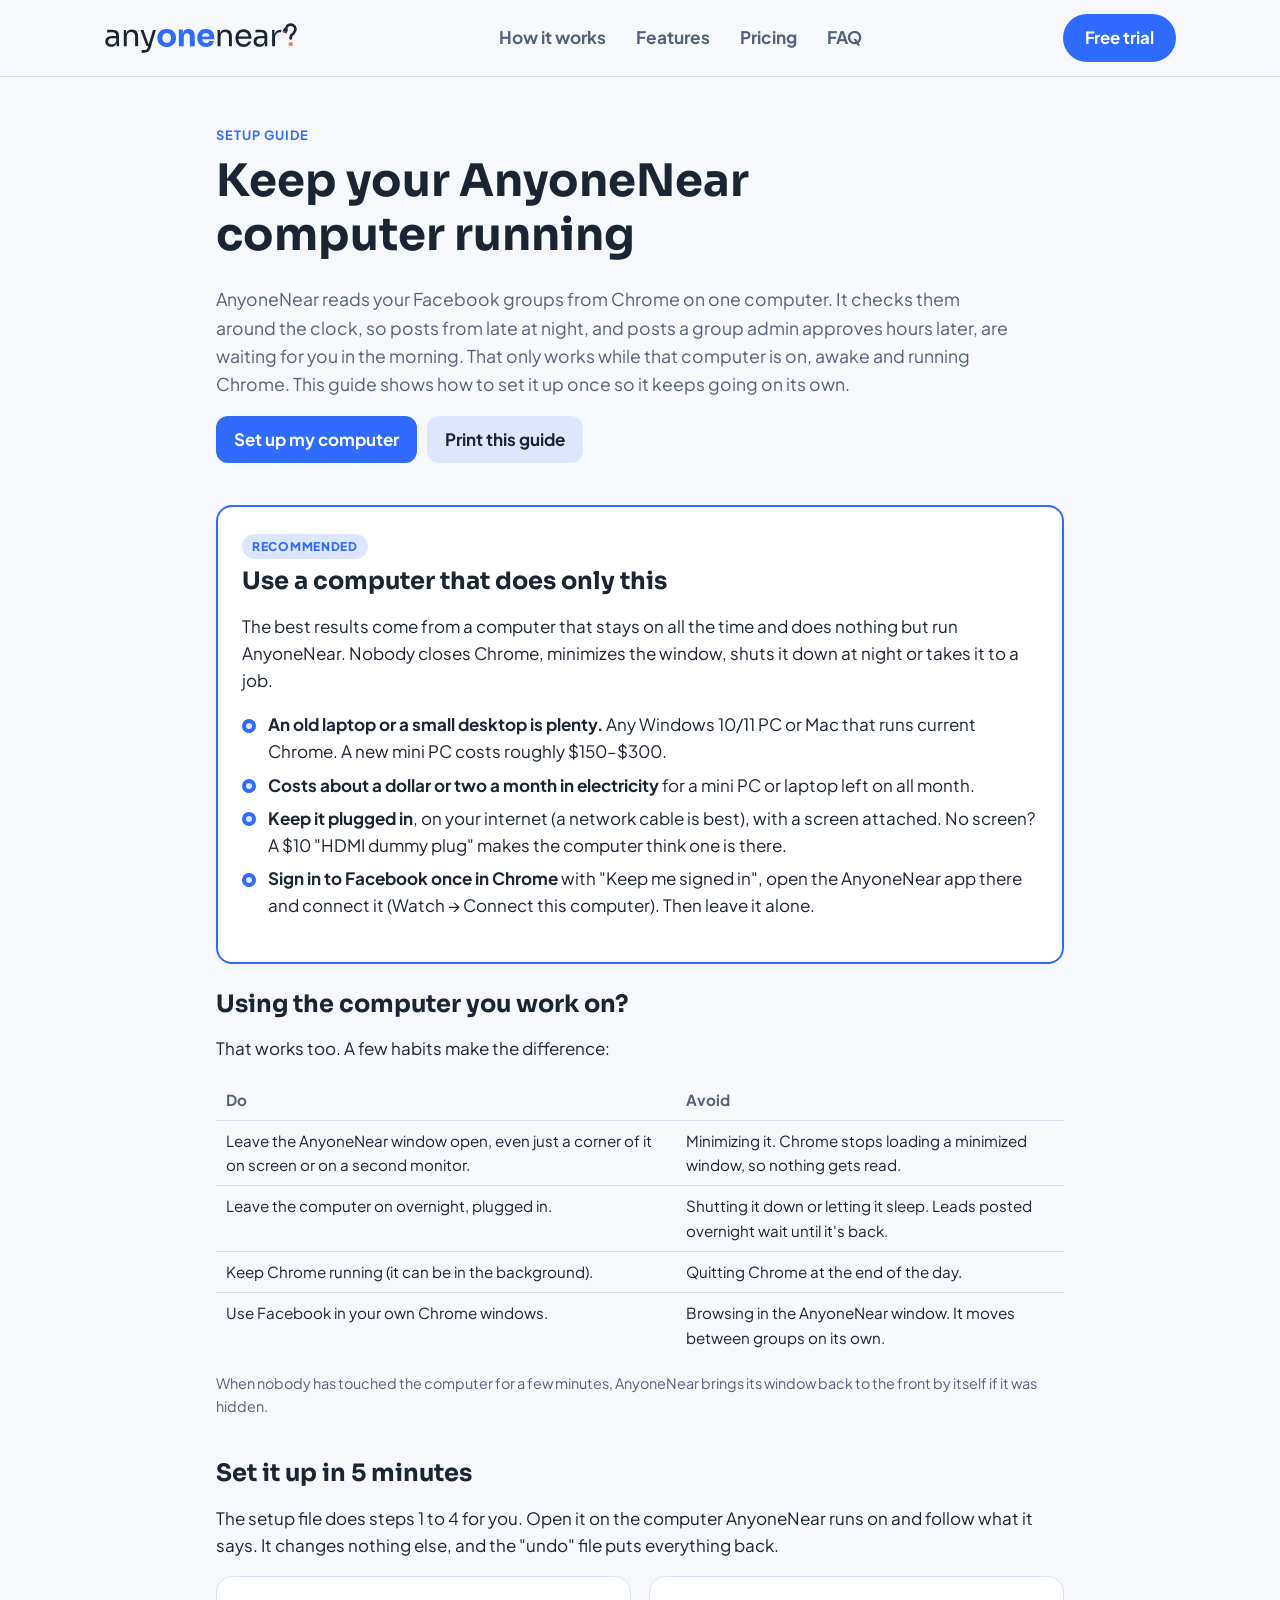
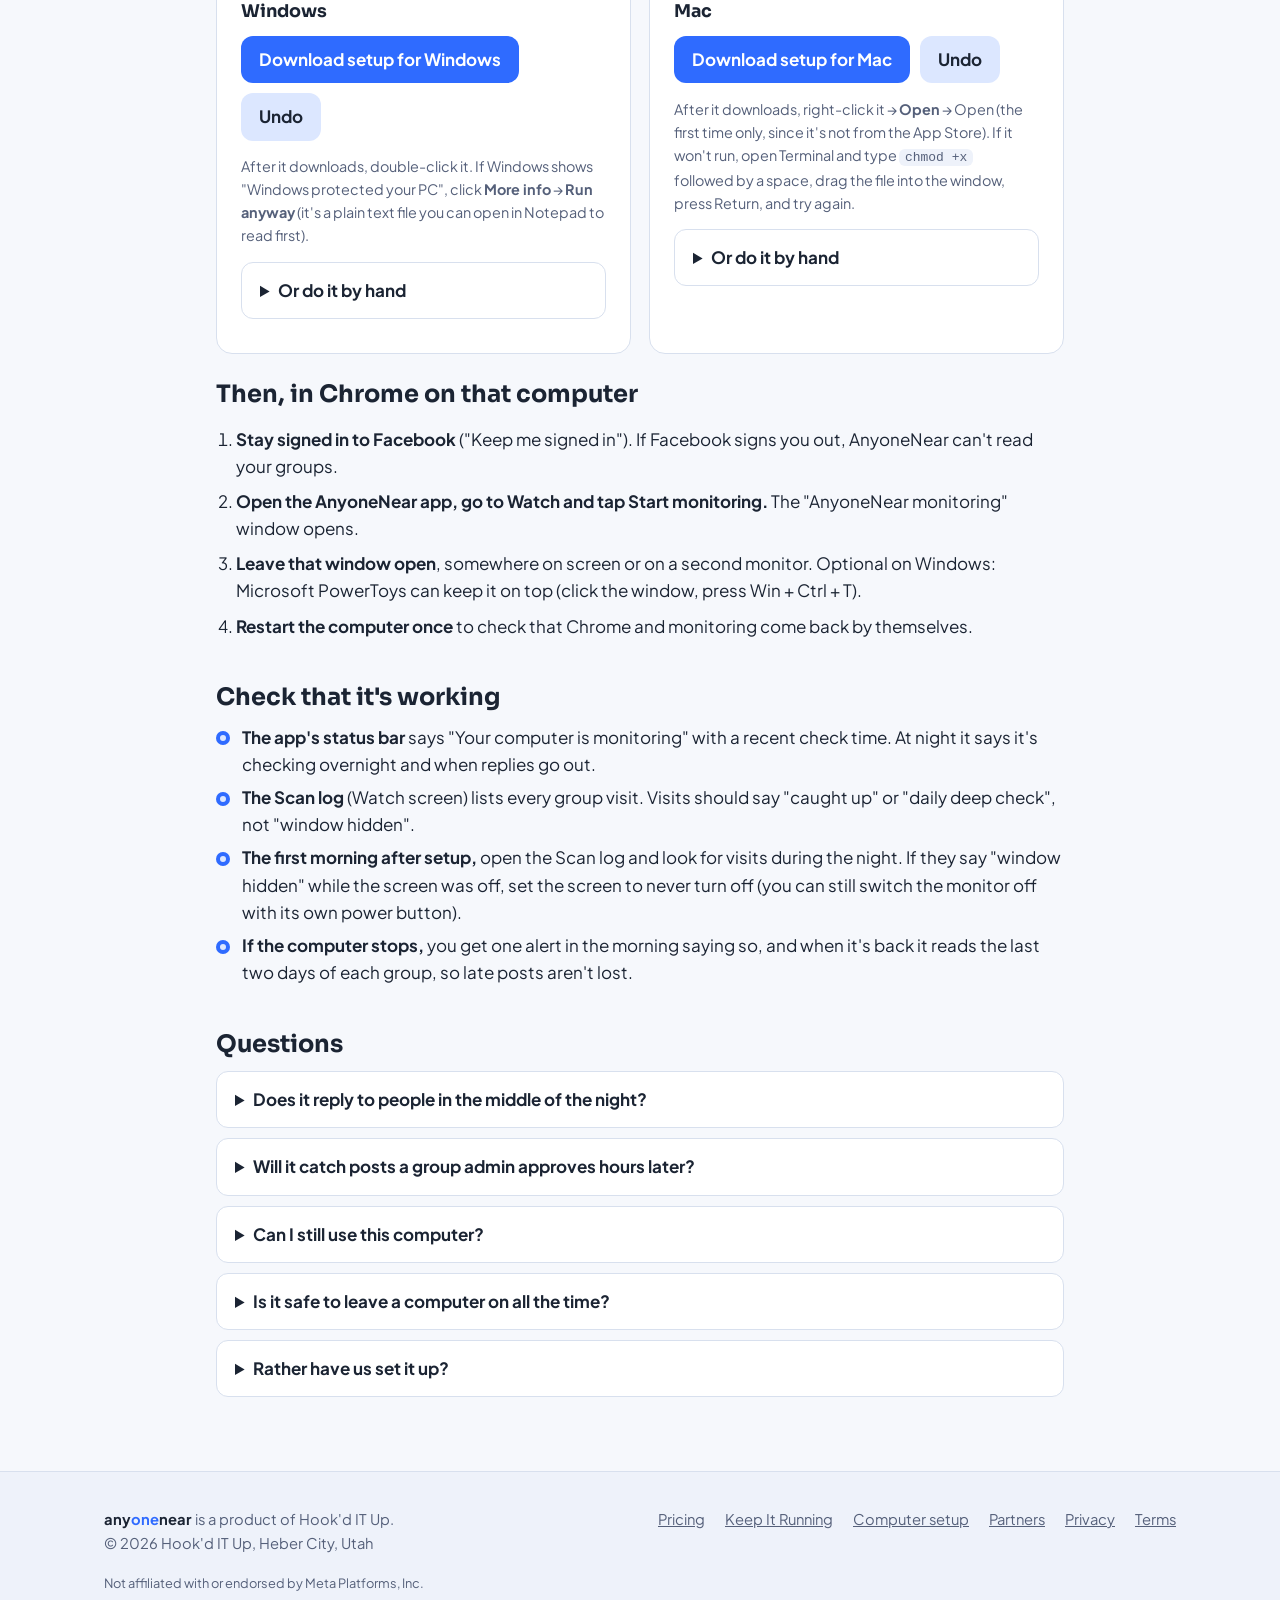
==== computer-setup/index.html @ 36f20ab1 "Computer setup guide; setup files add the Chrome setting; extension 1.11.17 Co-Authored-By: Claude O" ====
<!DOCTYPE html>
<html lang="en">
<head>
<meta charset="utf-8">
<meta name="viewport" content="width=device-width, initial-scale=1">
<title>Computer Setup Guide | AnyoneNear</title>
<meta name="description" content="How to set up the computer AnyoneNear runs on so it watches your Facebook groups around the clock: a dedicated computer, power and sleep settings, the Chrome setting, and one-click setup files for Windows and Mac.">
<link rel="canonical" href="https://anyonenear.hookditup.com/keep-running/">
<meta property="og:type" content="website">
<meta property="og:site_name" content="AnyoneNear">
<meta property="og:url" content="https://anyonenear.hookditup.com/keep-running/">
<meta property="og:title" content="Keep It Running | AnyoneNear">
<meta property="og:description" content="Done-for-you setup: we set up your computer so AnyoneNear can keep watching your local groups through the day, test it, and watch your uptime for 30 days.">
<meta property="og:image" content="https://anyonenear.hookditup.com/og.png">
<meta property="og:image:width" content="1200">
<meta property="og:image:height" content="630">
<meta property="og:image:alt" content="AnyoneNear: Your next customer is asking in a Facebook group right now.">
<meta name="twitter:card" content="summary_large_image">
<meta name="twitter:title" content="Keep It Running | AnyoneNear">
<meta name="twitter:description" content="Done-for-you setup: we set up your computer so AnyoneNear can keep watching your local groups through the day, test it, and watch your uptime for 30 days.">
<meta name="twitter:image" content="https://anyonenear.hookditup.com/og.png">
<link rel="icon" href="../logo.svg" type="image/svg+xml">
<link rel="icon" href="../favicon-32.png" sizes="32x32" type="image/png">
<link rel="apple-touch-icon" href="../apple-touch-icon.png">
<link rel="preconnect" href="https://fonts.googleapis.com">
<link rel="preconnect" href="https://fonts.gstatic.com" crossorigin>
<link href="https://fonts.googleapis.com/css2?family=Sora:wght@600;700&family=Plus+Jakarta+Sans:wght@400;500;600;700&display=swap" rel="stylesheet">
<style>
:root{--bg:#f6f8fc;--surface:#fff;--surface-2:#eef2fa;--text:#1b2433;--muted:#55607a;--border:#d8e0ee;--accent:#2f6bff;--accent-hover:#1f55e0;--accent-soft:#dce7ff;--on-accent:#fff;--highlight:#ff7a59;--ok:#1f7a4d;--radius:16px}
@media (prefers-color-scheme: dark){:root{--bg:#0e1422;--surface:#161e30;--surface-2:#1c2640;--text:#eaf0fa;--muted:#a3afc6;--border:#2a3550;--accent:#6e9bff;--accent-hover:#93b5ff;--accent-soft:#1a2a55;--on-accent:#0b1530;--highlight:#ff9a7f;--ok:#5fd39a}}
*,*::before,*::after{box-sizing:border-box}
body{margin:0;background:var(--bg);color:var(--text);font-family:"Plus Jakarta Sans",system-ui,-apple-system,"Segoe UI",Roboto,Arial,sans-serif;font-size:17px;line-height:1.6}
a{color:var(--accent)}a:hover{color:var(--accent-hover)}
:focus-visible{outline:3px solid var(--highlight);outline-offset:2px;border-radius:6px}
h1,h2,h3{font-family:"Sora","Plus Jakarta Sans",sans-serif;line-height:1.2;margin:0 0 .5em;text-wrap:balance}
h1{font-size:clamp(2rem,4.5vw,2.8rem)}h2{font-size:1.5rem;margin-top:0}h3{font-size:1.1rem}
.wrap{max-width:880px;margin:0 auto;padding-inline:16px}
.hero{padding-block:48px 24px}
.eyebrow{font-size:.8rem;font-weight:700;letter-spacing:.08em;text-transform:uppercase;color:var(--accent);margin:0 0 10px}
.lead{font-size:1.1rem;color:var(--muted);max-width:62ch}
.grid{display:grid;gap:18px;margin-block:28px}
@media (min-width:760px){.grid{grid-template-columns:1fr 1fr}}
.card{background:var(--surface);border:1px solid var(--border);border-radius:var(--radius);padding:24px}
.card.pick{border-color:var(--accent);box-shadow:0 10px 30px rgba(27,36,51,.08)}
.price{font-family:"Sora",sans-serif;font-weight:700;font-size:1.6rem;margin:4px 0 8px}
.price small{font-size:.9rem;color:var(--muted);font-weight:600}
ul.checks{list-style:none;padding:0;margin:12px 0 18px}
ul.checks li{padding-left:26px;position:relative;margin:6px 0}
ul.checks li::before{content:"";position:absolute;left:0;top:.45em;width:14px;height:14px;border-radius:50%;background:var(--accent-soft);box-shadow:inset 0 0 0 4px var(--accent)}
.btn{display:inline-flex;align-items:center;justify-content:center;gap:8px;min-height:46px;padding:10px 18px;border-radius:12px;font-weight:700;text-decoration:none;border:0;cursor:pointer;font:inherit;font-weight:700}
.btn-primary{background:var(--accent);color:var(--on-accent)}.btn-primary:hover{background:var(--accent-hover);color:var(--on-accent)}
.btn-ghost{background:var(--accent-soft);color:var(--text)}.btn-ghost:hover{color:var(--text);filter:brightness(.97)}
.btns{display:flex;flex-wrap:wrap;gap:10px}
.note{font-size:.9rem;color:var(--muted)}
section{padding-block:18px 8px}
ol.steps{padding-left:1.2em}ol.steps li{margin:8px 0}
details{background:var(--surface);border:1px solid var(--border);border-radius:12px;padding:14px 18px;margin:10px 0}
summary{cursor:pointer;font-weight:700}
.why{background:var(--surface-2);border-radius:var(--radius);padding:20px 24px;margin-block:18px}
footer{padding-block:32px;color:var(--muted);font-size:.9rem;border-top:1px solid var(--border);margin-top:32px}
code{background:var(--surface-2);padding:1px 6px;border-radius:6px;font-size:.9em}
</style>
<link rel="stylesheet" href="/shared.css">
<script src="/analytics.js" defer></script>
<style>
.pick-card{border:2px solid var(--accent)}
.tag{display:inline-block;font-size:.75rem;font-weight:800;letter-spacing:.06em;text-transform:uppercase;background:var(--accent-soft);color:var(--accent);padding:3px 10px;border-radius:999px;margin-bottom:8px}
.dl{display:flex;flex-wrap:wrap;gap:10px;margin:14px 0 6px}
.check li{margin:6px 0}
table.cmp{width:100%;border-collapse:collapse;font-size:.95rem;margin:10px 0}
table.cmp th,table.cmp td{text-align:left;padding:8px 10px;border-top:1px solid var(--border);vertical-align:top}
table.cmp th{color:var(--muted);font-weight:700;border-top:0}
.os{display:grid;gap:18px}
@media (min-width:760px){.os{grid-template-columns:1fr 1fr}}
@media print{.an-hdr,.an-ftr,.dl,.no-print{display:none!important}body{font-size:12pt}.card,details{break-inside:avoid;border-color:#ccc}details{display:block}details>*{display:block}}
</style>
</head>
<body>
<header class="an-hdr"><div class="an-hdr-in">
  <a class="an-brand" href="/" aria-label="AnyoneNear home"><picture><source srcset="/wordmark-white.svg" media="(prefers-color-scheme: dark)"><img src="/wordmark-night.svg" alt="AnyoneNear" width="193" height="32"></picture></a>
  <nav aria-label="Main"><ul>
    <li><a href="/#how">How it works</a></li>
    <li><a href="/#features">Features</a></li>
    <li><a href="/#pricing">Pricing</a></li>
    <li><a href="/#faq">FAQ</a></li>
  </ul></nav>
  <a class="an-cta" data-trial-link href="https://link.hookditup.com/payment-link/6ab2d6659a013c156f1f9877">Free trial</a>
</div></header>

<main class="wrap">
  <section class="hero">
    <p class="eyebrow">Setup guide</p>
    <h1>Keep your AnyoneNear computer running</h1>
    <p class="lead">AnyoneNear reads your Facebook groups from Chrome on one computer. It checks them around the clock, so posts from late at night, and posts a group admin approves hours later, are waiting for you in the morning. That only works while that computer is on, awake and running Chrome. This guide shows how to set it up once so it keeps going on its own.</p>
    <div class="btns no-print"><a class="btn btn-primary" href="#setup">Set up my computer</a><a class="btn btn-ghost" href="javascript:window.print()">Print this guide</a></div>
  </section>

  <section>
    <div class="card pick-card">
      <span class="tag">Recommended</span>
      <h2>Use a computer that does only this</h2>
      <p>The best results come from a computer that stays on all the time and does nothing but run AnyoneNear. Nobody closes Chrome, minimizes the window, shuts it down at night or takes it to a job.</p>
      <ul class="checks">
        <li><b>An old laptop or a small desktop is plenty.</b> Any Windows 10/11 PC or Mac that runs current Chrome. A new mini PC costs roughly $150–$300.</li>
        <li><b>Costs about a dollar or two a month in electricity</b> for a mini PC or laptop left on all month.</li>
        <li><b>Keep it plugged in</b>, on your internet (a network cable is best), with a screen attached. No screen? A $10 "HDMI dummy plug" makes the computer think one is there.</li>
        <li><b>Sign in to Facebook once in Chrome</b> with "Keep me signed in", open the AnyoneNear app there and connect it (Watch → Connect this computer). Then leave it alone.</li>
      </ul>
    </div>
  </section>

  <section>
    <h2>Using the computer you work on?</h2>
    <p>That works too. A few habits make the difference:</p>
    <table class="cmp">
      <tr><th>Do</th><th>Avoid</th></tr>
      <tr><td>Leave the AnyoneNear window open, even just a corner of it on screen or on a second monitor.</td><td>Minimizing it. Chrome stops loading a minimized window, so nothing gets read.</td></tr>
      <tr><td>Leave the computer on overnight, plugged in.</td><td>Shutting it down or letting it sleep. Leads posted overnight wait until it's back.</td></tr>
      <tr><td>Keep Chrome running (it can be in the background).</td><td>Quitting Chrome at the end of the day.</td></tr>
      <tr><td>Use Facebook in your own Chrome windows.</td><td>Browsing in the AnyoneNear window. It moves between groups on its own.</td></tr>
    </table>
    <p class="note">When nobody has touched the computer for a few minutes, AnyoneNear brings its window back to the front by itself if it was hidden.</p>
  </section>

  <section id="setup">
    <h2>Set it up in 5 minutes</h2>
    <p>The setup file does steps 1 to 4 for you. Open it on the computer AnyoneNear runs on and follow what it says. It changes nothing else, and the "undo" file puts everything back.</p>
    <div class="os">
      <div class="card">
        <h3>Windows</h3>
        <div class="dl"><a class="btn btn-primary" href="/keep-running/AnyoneNear-Keep-Running.cmd" download>Download setup for Windows</a><a class="btn btn-ghost" href="/keep-running/AnyoneNear-Keep-Running-Undo.cmd" download>Undo</a></div>
        <p class="note">After it downloads, double-click it. If Windows shows "Windows protected your PC", click <b>More info</b> → <b>Run anyway</b> (it's a plain text file you can open in Notepad to read first).</p>
        <details><summary>Or do it by hand</summary>
          <ol class="steps">
            <li><b>Never sleep when plugged in:</b> Settings → System → Power &amp; battery → Screen and sleep → "When plugged in, put my device to sleep after" → <b>Never</b>.</li>
            <li><b>Laptop lid:</b> Control Panel → Power Options → "Choose what closing the lid does" → When plugged in: <b>Do nothing</b>.</li>
            <li><b>No password when it wakes:</b> Settings → Accounts → Sign-in options → "If you've been away, when should Windows require you to sign in again?" → <b>Never</b>. Screen saver: None.</li>
            <li><b>Chrome setting:</b> right-click your Chrome shortcut → Properties → at the end of <b>Target</b>, after <code>chrome.exe"</code>, add a space and <code>--disable-backgrounding-occluded-windows</code> → OK. Close every Chrome window and open Chrome from that shortcut. To start it with Windows, press Win+R, type <code>shell:startup</code> and copy the shortcut into that folder.</li>
            <li><b>In Chrome:</b> Settings → System → "Continue running background apps when Google Chrome is closed" → On.</li>
          </ol>
        </details>
      </div>
      <div class="card">
        <h3>Mac</h3>
        <div class="dl"><a class="btn btn-primary" href="/keep-running/AnyoneNear-Keep-Running.command" download>Download setup for Mac</a><a class="btn btn-ghost" href="/keep-running/AnyoneNear-Keep-Running-Undo.command" download>Undo</a></div>
        <p class="note">After it downloads, right-click it → <b>Open</b> → Open (the first time only, since it's not from the App Store). If it won't run, open Terminal and type <code>chmod +x </code> followed by a space, drag the file into the window, press Return, and try again.</p>
        <details><summary>Or do it by hand</summary>
          <ol class="steps">
            <li><b>Never sleep:</b> System Settings → Battery (or Energy) → turn on "Prevent automatic sleeping when the display is off" (on laptops: under Options, when on power adapter).</li>
            <li><b>No password when it wakes:</b> System Settings → Lock Screen → "Require password after screen saver begins or display is turned off" → <b>Never</b>.</li>
            <li><b>Chrome setting:</b> quit Chrome, open Terminal and run <code>open -a "Google Chrome" --args --disable-backgrounding-occluded-windows</code>. Do this each time you start Chrome on this Mac (the setup file does it for you at every login).</li>
            <li><b>Open at login:</b> System Settings → General → Login Items → add Google Chrome (the setup file does this with the setting included).</li>
          </ol>
        </details>
      </div>
    </div>
  </section>

  <section>
    <h2>Then, in Chrome on that computer</h2>
    <ol class="steps">
      <li><b>Stay signed in to Facebook</b> ("Keep me signed in"). If Facebook signs you out, AnyoneNear can't read your groups.</li>
      <li><b>Open the AnyoneNear app, go to Watch and tap Start monitoring.</b> The "AnyoneNear monitoring" window opens.</li>
      <li><b>Leave that window open</b>, somewhere on screen or on a second monitor. Optional on Windows: Microsoft PowerToys can keep it on top (click the window, press Win + Ctrl + T).</li>
      <li><b>Restart the computer once</b> to check that Chrome and monitoring come back by themselves.</li>
    </ol>
  </section>

  <section>
    <h2>Check that it's working</h2>
    <ul class="checks">
      <li><b>The app's status bar</b> says "Your computer is monitoring" with a recent check time. At night it says it's checking overnight and when replies go out.</li>
      <li><b>The Scan log</b> (Watch screen) lists every group visit. Visits should say "caught up" or "daily deep check", not "window hidden".</li>
      <li><b>The first morning after setup,</b> open the Scan log and look for visits during the night. If they say "window hidden" while the screen was off, set the screen to never turn off (you can still switch the monitor off with its own power button).</li>
      <li><b>If the computer stops,</b> you get one alert in the morning saying so, and when it's back it reads the last two days of each group, so late posts aren't lost.</li>
    </ul>
  </section>

  <section>
    <h2>Questions</h2>
    <details><summary>Does it reply to people in the middle of the night?</summary><p>No. It reads your groups around the clock, but replies wait for your hours (7 AM to 10 PM by default) so your Facebook activity looks like a person's. If you're a 24-hour business, turn on "Reply any time" in the app under Watch → Replies. Daily limits and spacing still apply.</p></details>
    <details><summary>Will it catch posts a group admin approves hours later?</summary><p>Yes. Once a day it goes back through the last two days of each group to pick up posts that were approved late.</p></details>
    <details><summary>Can I still use this computer?</summary><p>Yes, as long as you leave the AnyoneNear window open and don't minimize it. A dedicated computer just removes the chance of it being closed by accident.</p></details>
    <details><summary>Is it safe to leave a computer on all the time?</summary><p>Yes. Computers are built for it. Keep it somewhere with airflow, plugged into a surge protector, and let Windows or macOS install updates. Restarts are fine; AnyoneNear picks up again by itself.</p></details>
    <details><summary>Rather have us set it up?</summary><p>With <a href="/keep-running/">Keep It Running</a> ($99 one time) we set up your computer with you on a 20-minute screen share, test a restart together, and watch your uptime for 30 days.</p></details>
  </section>
</main>


<footer class="an-ftr"><div class="an-ftr-in">
  <div class="an-foot">
    <div>
      <strong style="color:var(--text)">any<span style="color:var(--accent)">one</span>near</strong> is a product of Hook'd IT Up.<br>
      &copy; 2026 Hook'd IT Up, Heber City, Utah
    </div>
    <nav aria-label="Footer"><ul>
      <li><a href="/#pricing">Pricing</a></li>
      <li><a href="/keep-running/">Keep It Running</a></li>
      <li><a href="/computer-setup/">Computer setup</a></li>
      <li><a href="/partners/">Partners</a></li>
      <li><a href="/privacy.html">Privacy</a></li>
      <li><a href="/terms.html">Terms</a></li>
    </ul></nav>
  </div>
  <p class="disclaimer">Not affiliated with or endorsed by Meta Platforms, Inc.</p>
</div></footer>
</body>
</html>
---- shared.css ----
/* Header and footer shared by the sub-pages (keep-running, partners, terms),
   matching the homepage's. Each page defines the colour variables. */
.an-hdr{position:sticky;top:0;z-index:50;background:var(--bg);background:color-mix(in srgb,var(--bg) 88%,transparent);backdrop-filter:saturate(1.4) blur(8px);border-bottom:1px solid var(--border)}
.an-hdr-in{max-width:1120px;margin:0 auto;padding:0 16px;display:flex;align-items:center;justify-content:space-between;gap:12px;min-height:76px}
@media (min-width:640px){.an-hdr-in{padding:0 24px}}
.an-brand img{height:32px;width:auto;display:block}
.an-hdr ul{display:none;list-style:none;margin:0;padding:0;gap:30px}
.an-hdr ul a{color:var(--muted);text-decoration:none;font-weight:700;font-size:1.08rem}
.an-hdr ul a:hover{color:var(--accent)}
@media (min-width:860px){.an-hdr ul{display:flex}}
.an-cta{display:inline-flex;align-items:center;min-height:48px;padding:10px 22px;border-radius:999px;font-weight:700;font-size:1.05rem;text-decoration:none;background:var(--accent);color:var(--on-accent)}
.an-cta{white-space:nowrap}
@media (max-width:480px){.an-cta{min-height:42px;padding:8px 16px;font-size:.95rem}.an-brand img{height:28px}}
.an-cta:hover{background:var(--accent-hover);color:var(--on-accent)}
.an-ftr{background:var(--surface-2);border-top:1px solid var(--border);padding:36px 0 44px;margin-top:56px;font-size:.92rem;color:var(--muted)}
.an-ftr-in{max-width:1120px;margin:0 auto;padding:0 16px}
@media (min-width:640px){.an-ftr-in{padding:0 24px}}
.an-foot{display:flex;flex-direction:column;gap:14px}
@media (min-width:760px){.an-foot{flex-direction:row;justify-content:space-between;align-items:flex-start}}
.an-foot ul{list-style:none;margin:0;padding:0;display:flex;flex-wrap:wrap;gap:8px 20px}
.an-foot a{color:var(--muted)}
.an-foot a:hover{color:var(--accent)}
.an-ftr .disclaimer{font-size:.8rem;margin-top:18px}
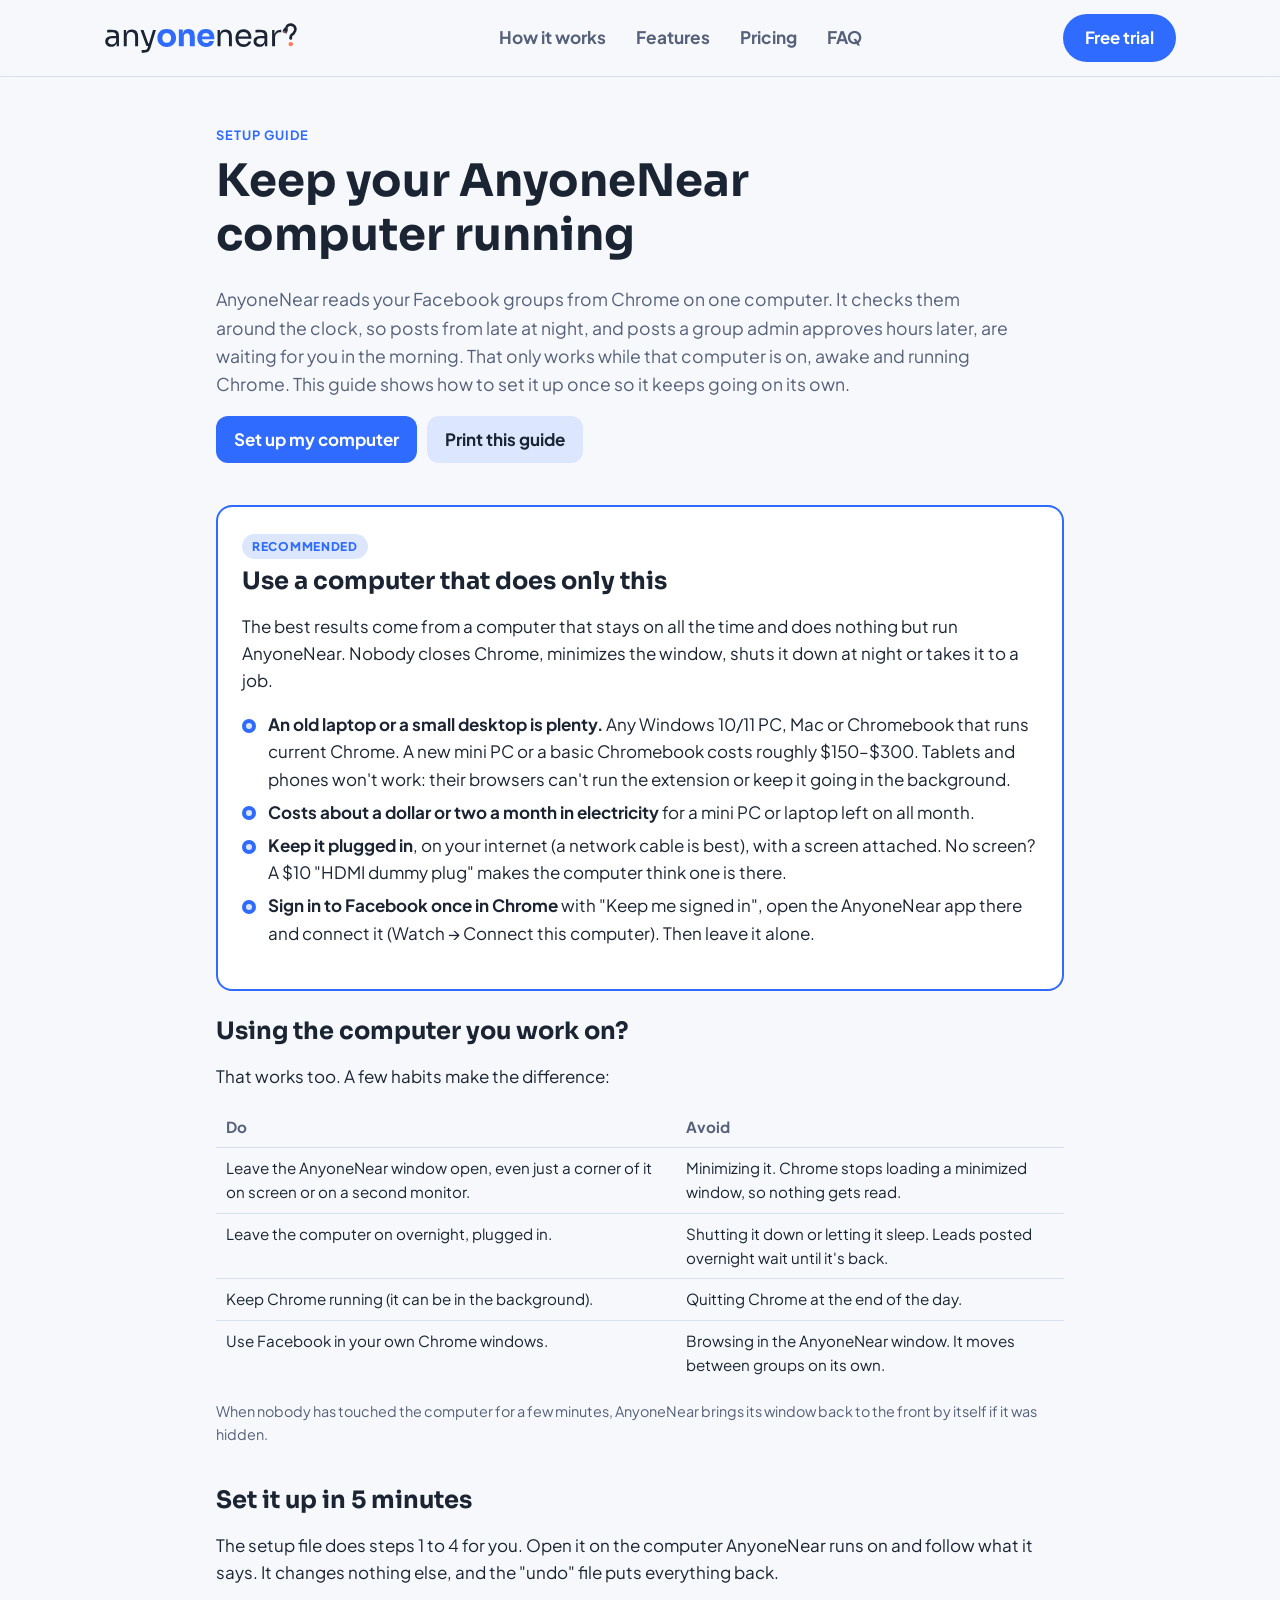
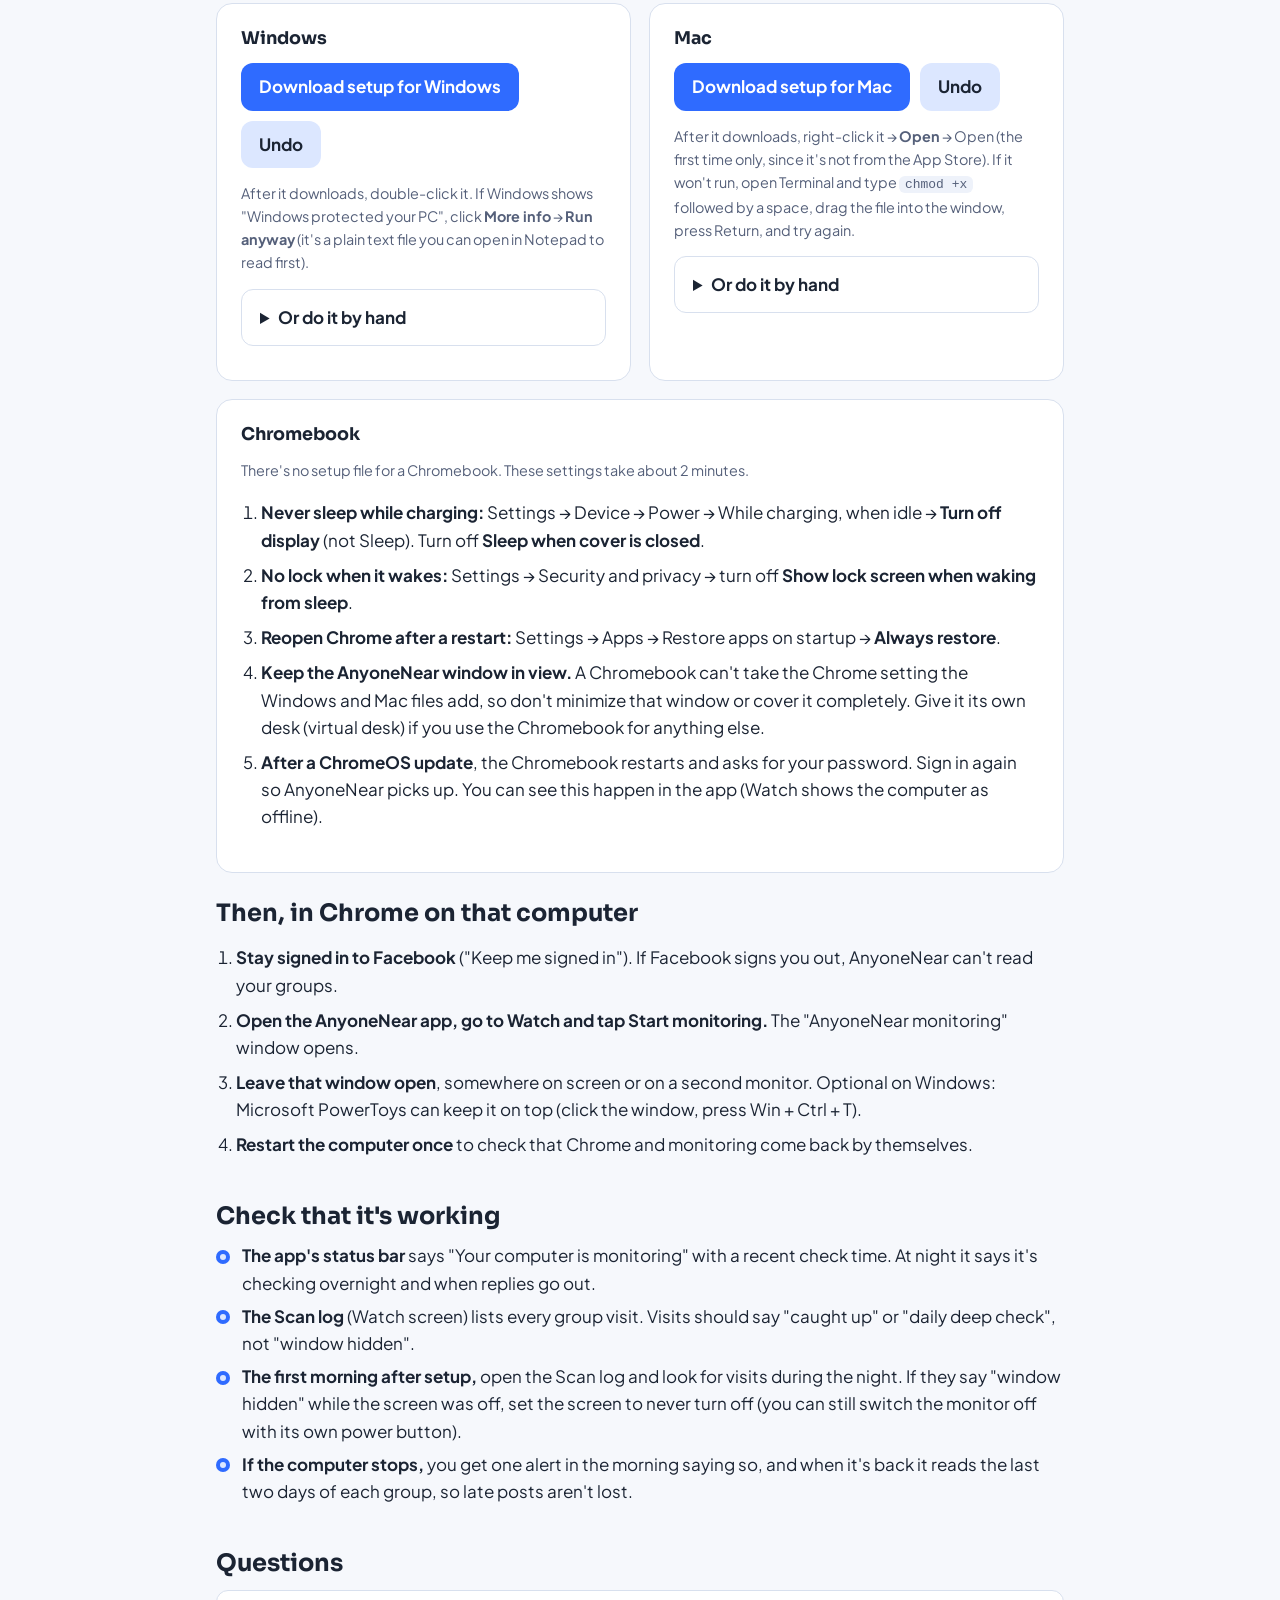
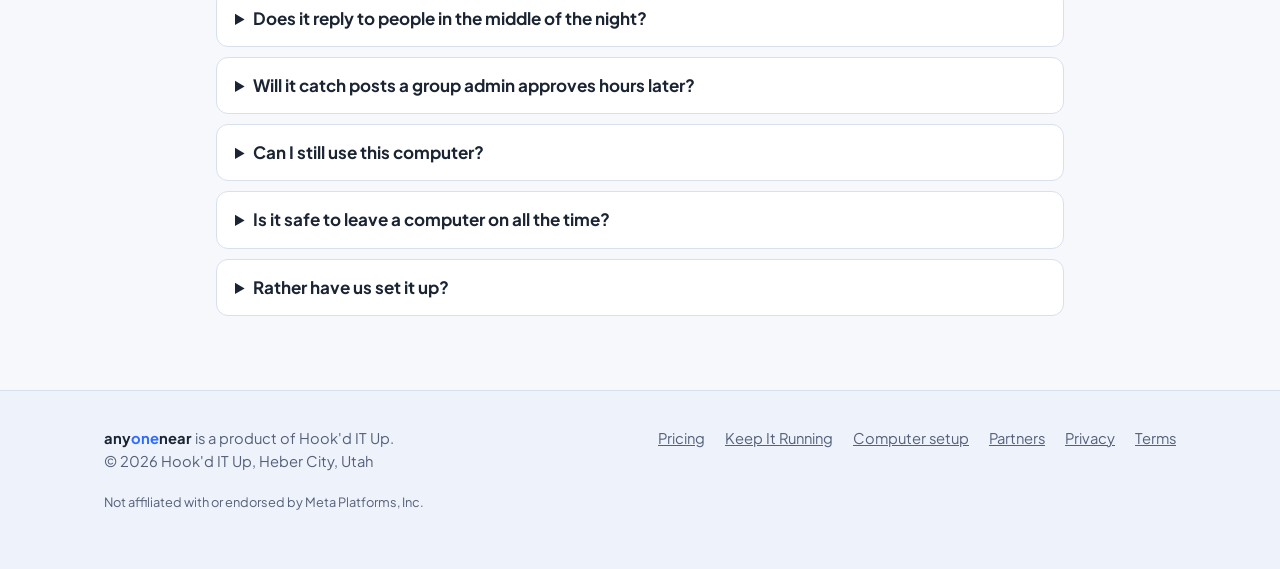
==== commit 1ff4cc13: "Site: any computer (Windows, Mac or Chromebook), Chromebook setup steps Co-Authored-By: Claude Opus " ====
--- a/computer-setup/index.html
+++ b/computer-setup/index.html
@@ -71,7 +71,7 @@
 table.cmp th,table.cmp td{text-align:left;padding:8px 10px;border-top:1px solid var(--border);vertical-align:top}
 table.cmp th{color:var(--muted);font-weight:700;border-top:0}
 .os{display:grid;gap:18px}
-@media (min-width:760px){.os{grid-template-columns:1fr 1fr}}
+@media (min-width:760px){.os{grid-template-columns:1fr 1fr}.os .wide{grid-column:1/-1}}
 @media print{.an-hdr,.an-ftr,.dl,.no-print{display:none!important}body{font-size:12pt}.card,details{break-inside:avoid;border-color:#ccc}details{display:block}details>*{display:block}}
 </style>
 </head>
@@ -101,7 +101,7 @@
       <h2>Use a computer that does only this</h2>
       <p>The best results come from a computer that stays on all the time and does nothing but run AnyoneNear. Nobody closes Chrome, minimizes the window, shuts it down at night or takes it to a job.</p>
       <ul class="checks">
-        <li><b>An old laptop or a small desktop is plenty.</b> Any Windows 10/11 PC or Mac that runs current Chrome. A new mini PC costs roughly $150–$300.</li>
+        <li><b>An old laptop or a small desktop is plenty.</b> Any Windows 10/11 PC, Mac or Chromebook that runs current Chrome. A new mini PC or a basic Chromebook costs roughly $150–$300. Tablets and phones won't work: their browsers can't run the extension or keep it going in the background.</li>
         <li><b>Costs about a dollar or two a month in electricity</b> for a mini PC or laptop left on all month.</li>
         <li><b>Keep it plugged in</b>, on your internet (a network cable is best), with a screen attached. No screen? A $10 "HDMI dummy plug" makes the computer think one is there.</li>
         <li><b>Sign in to Facebook once in Chrome</b> with "Keep me signed in", open the AnyoneNear app there and connect it (Watch → Connect this computer). Then leave it alone.</li>
@@ -153,6 +153,17 @@
           </ol>
         </details>
       </div>
+      <div class="card wide">
+        <h3>Chromebook</h3>
+        <p class="note">There's no setup file for a Chromebook. These settings take about 2 minutes.</p>
+        <ol class="steps">
+          <li><b>Never sleep while charging:</b> Settings → Device → Power → While charging, when idle → <b>Turn off display</b> (not Sleep). Turn off <b>Sleep when cover is closed</b>.</li>
+          <li><b>No lock when it wakes:</b> Settings → Security and privacy → turn off <b>Show lock screen when waking from sleep</b>.</li>
+          <li><b>Reopen Chrome after a restart:</b> Settings → Apps → Restore apps on startup → <b>Always restore</b>.</li>
+          <li><b>Keep the AnyoneNear window in view.</b> A Chromebook can't take the Chrome setting the Windows and Mac files add, so don't minimize that window or cover it completely. Give it its own desk (virtual desk) if you use the Chromebook for anything else.</li>
+          <li><b>After a ChromeOS update</b>, the Chromebook restarts and asks for your password. Sign in again so AnyoneNear picks up. You can see this happen in the app (Watch shows the computer as offline).</li>
+        </ol>
+      </div>
     </div>
   </section>
 
@@ -204,5 +215,7 @@
   </div>
   <p class="disclaimer">Not affiliated with or endorsed by Meta Platforms, Inc.</p>
 </div></footer>
+<!-- Website chat (HighLevel Conversation AI agent "AnyoneNear Website Chat", master sub-account) -->
+<script src="https://widgets.leadconnectorhq.com/loader.js" data-resources-url="https://widgets.leadconnectorhq.com/chat-widget/loader.js" data-widget-id="6ac586773571432bfc4807aa" defer></script>
 </body>
 </html>
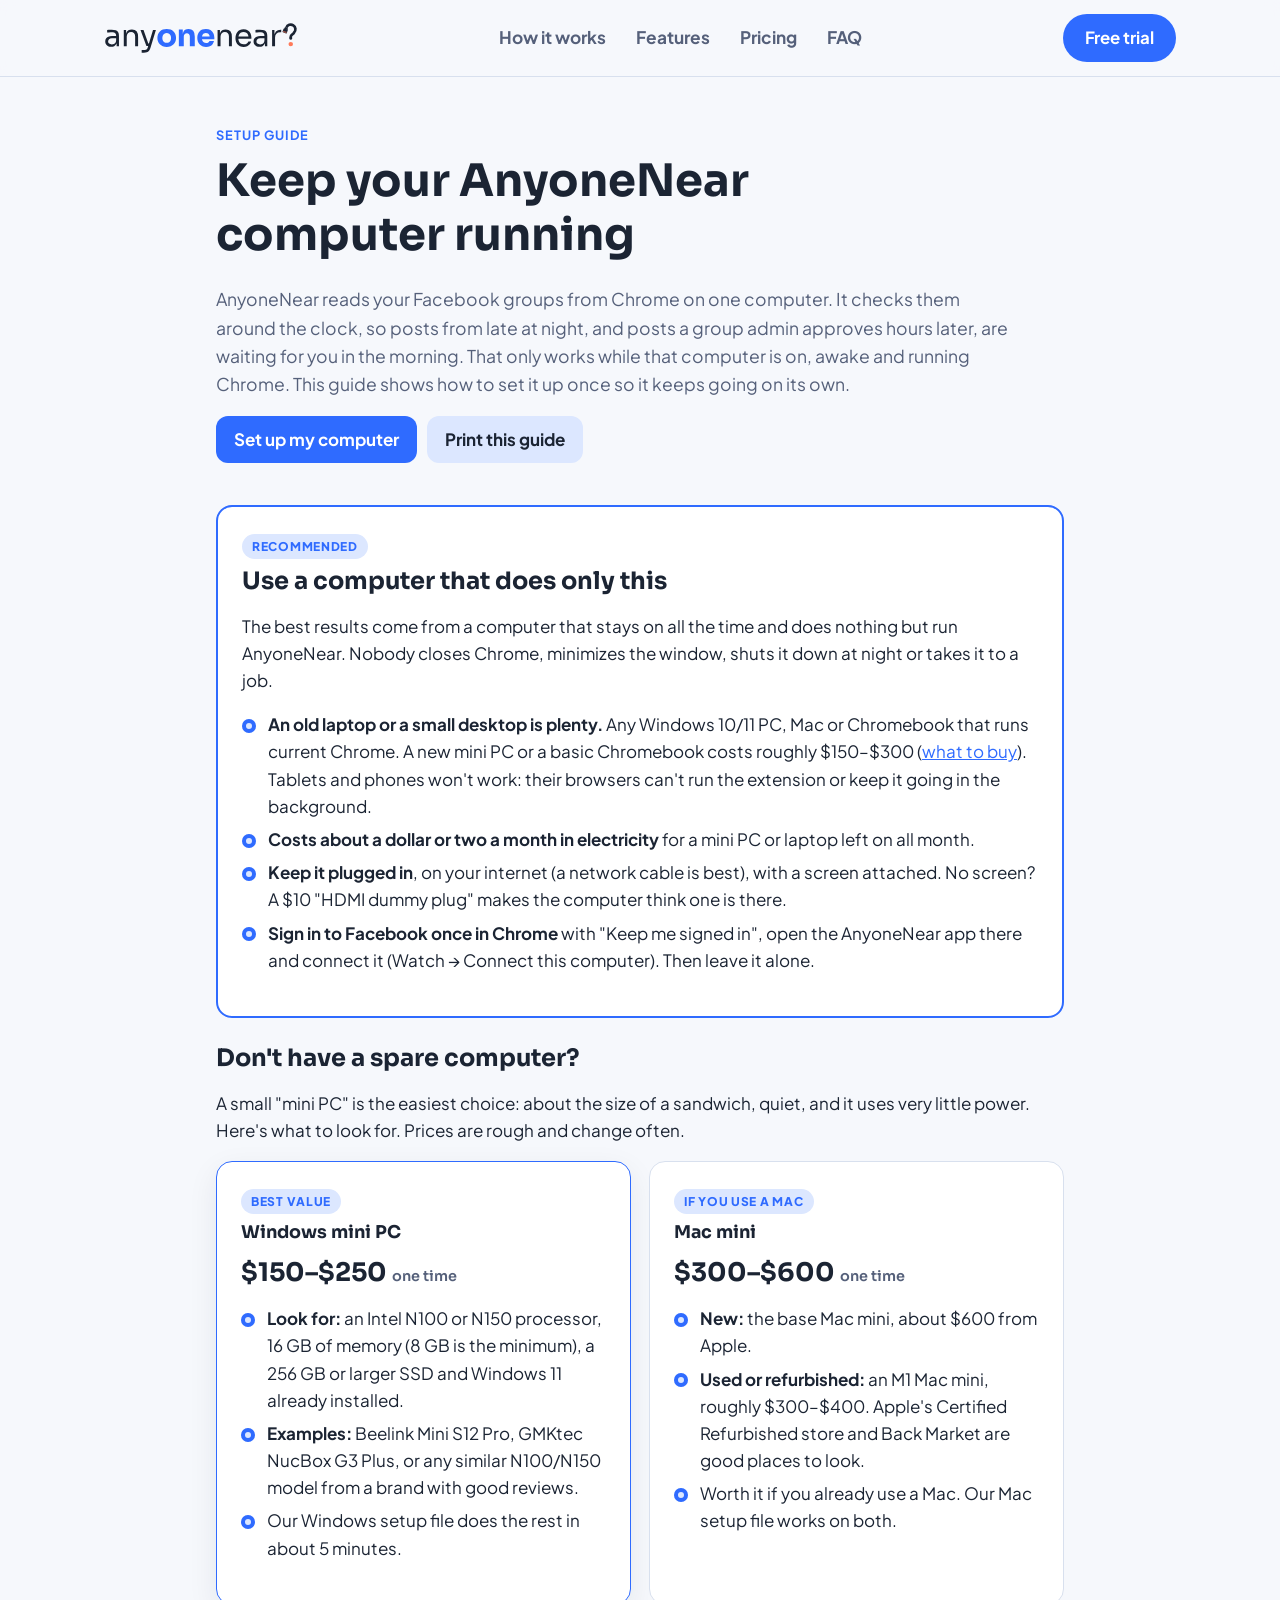
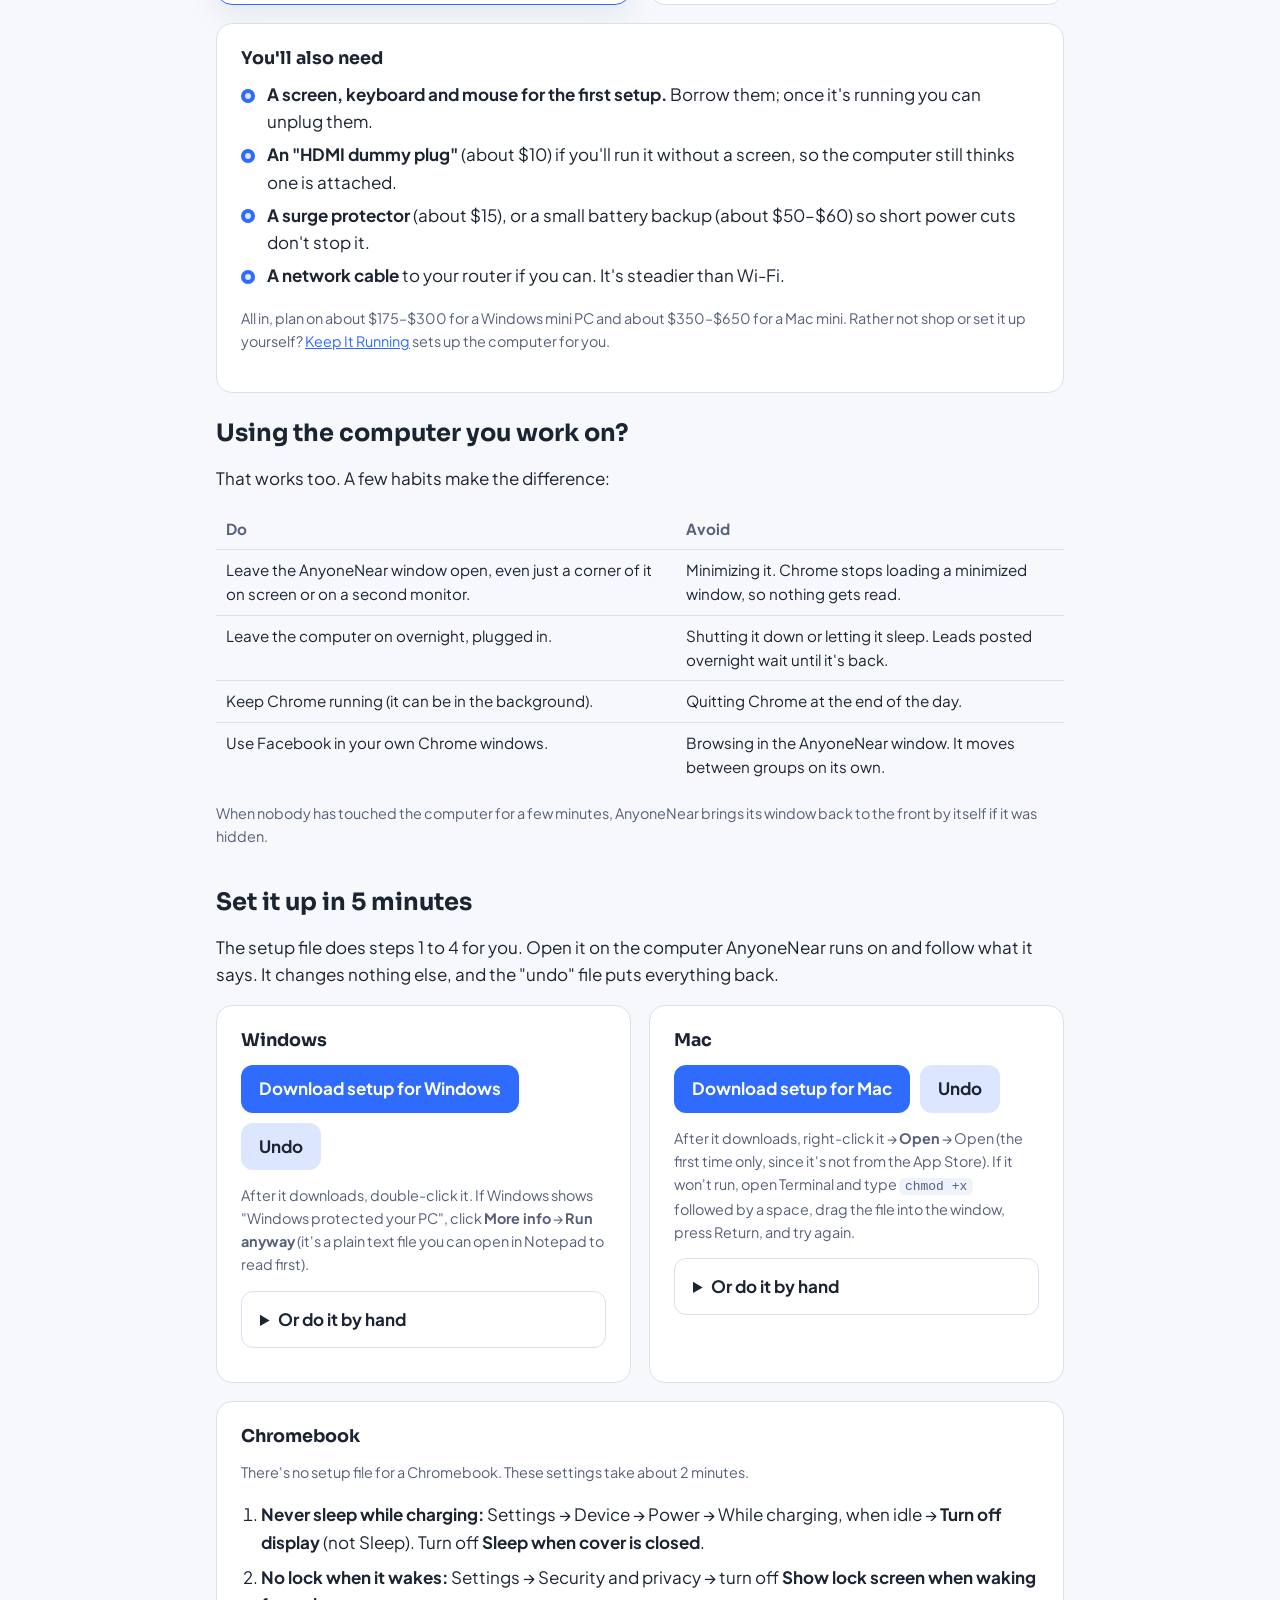
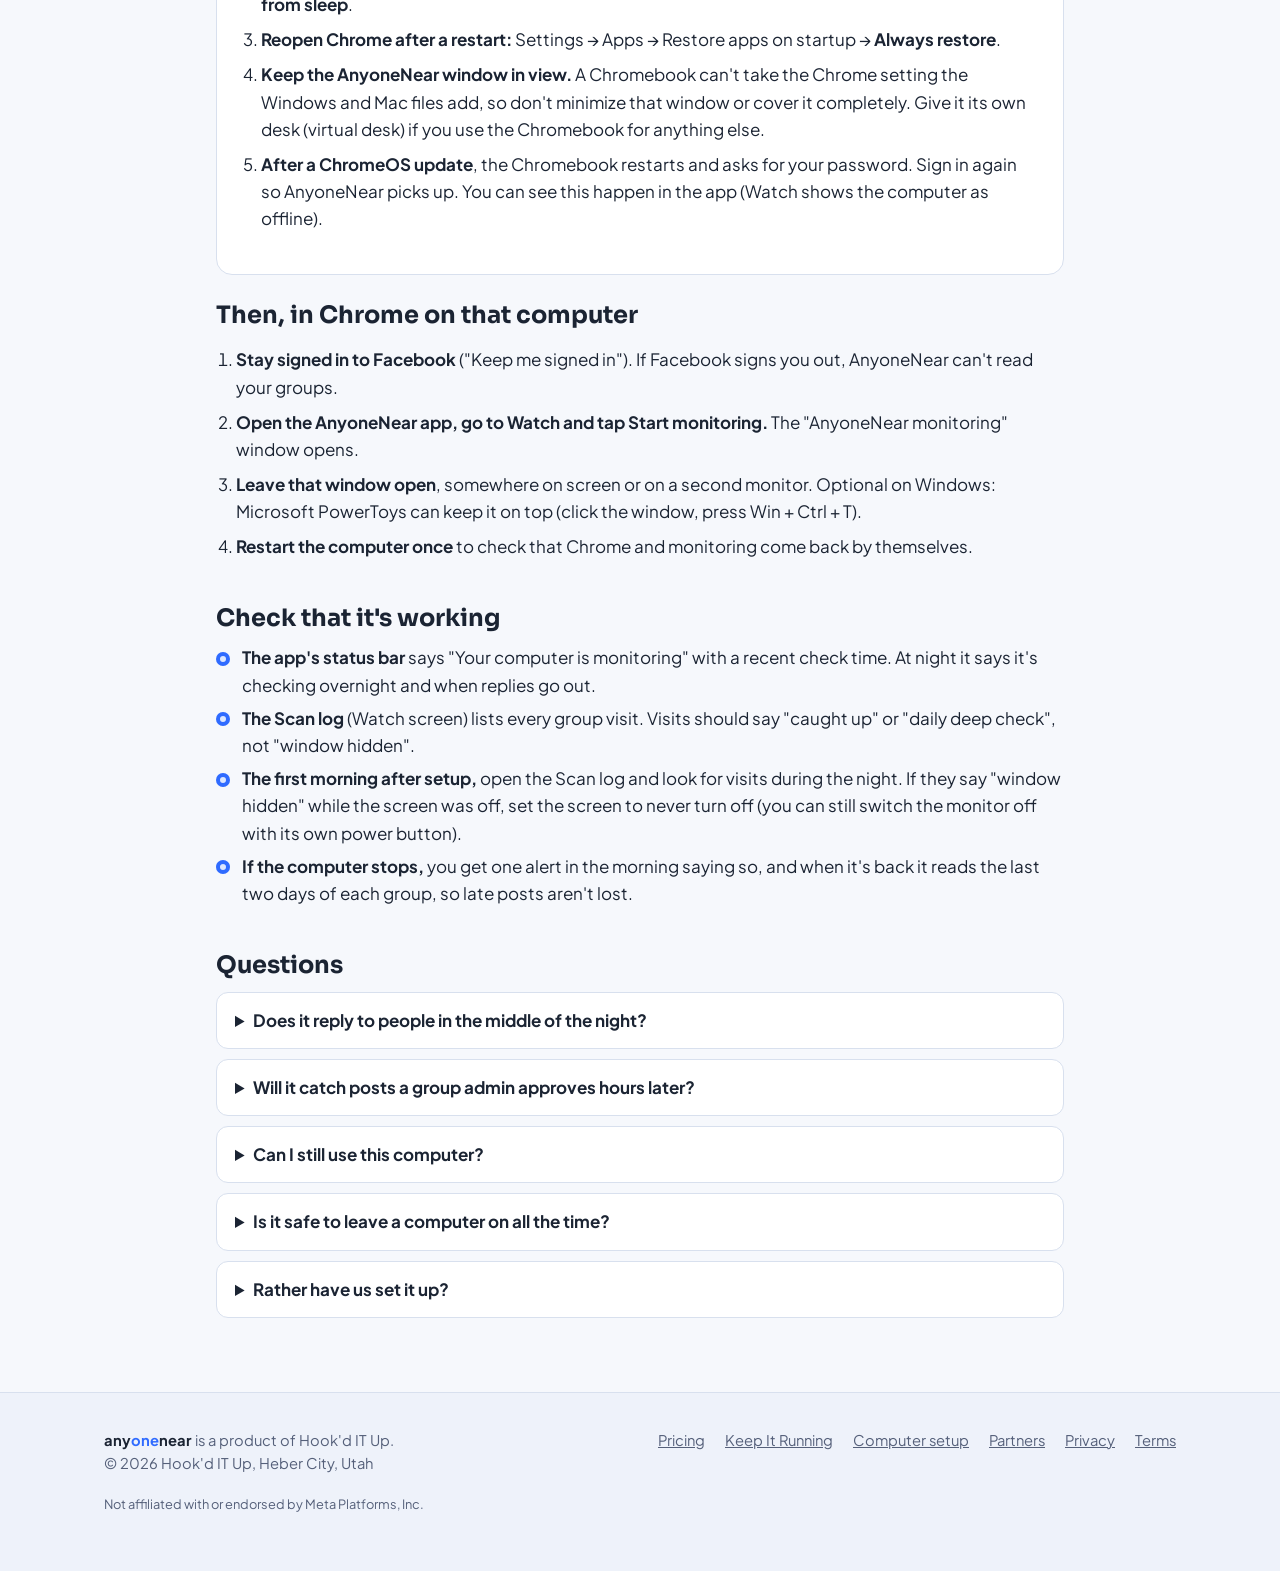
==== commit 067ab60c: "Setup guide: what to buy (Windows mini PC, Mac mini) with rough costs Co-Authored-By: Claude Opus 5." ====
--- a/computer-setup/index.html
+++ b/computer-setup/index.html
@@ -101,11 +101,48 @@
       <h2>Use a computer that does only this</h2>
       <p>The best results come from a computer that stays on all the time and does nothing but run AnyoneNear. Nobody closes Chrome, minimizes the window, shuts it down at night or takes it to a job.</p>
       <ul class="checks">
-        <li><b>An old laptop or a small desktop is plenty.</b> Any Windows 10/11 PC, Mac or Chromebook that runs current Chrome. A new mini PC or a basic Chromebook costs roughly $150–$300. Tablets and phones won't work: their browsers can't run the extension or keep it going in the background.</li>
+        <li><b>An old laptop or a small desktop is plenty.</b> Any Windows 10/11 PC, Mac or Chromebook that runs current Chrome. A new mini PC or a basic Chromebook costs roughly $150–$300 (<a href="#buy">what to buy</a>). Tablets and phones won't work: their browsers can't run the extension or keep it going in the background.</li>
         <li><b>Costs about a dollar or two a month in electricity</b> for a mini PC or laptop left on all month.</li>
         <li><b>Keep it plugged in</b>, on your internet (a network cable is best), with a screen attached. No screen? A $10 "HDMI dummy plug" makes the computer think one is there.</li>
         <li><b>Sign in to Facebook once in Chrome</b> with "Keep me signed in", open the AnyoneNear app there and connect it (Watch → Connect this computer). Then leave it alone.</li>
       </ul>
+    </div>
+  </section>
+
+  <section id="buy">
+    <h2>Don't have a spare computer?</h2>
+    <p>A small "mini PC" is the easiest choice: about the size of a sandwich, quiet, and it uses very little power. Here's what to look for. Prices are rough and change often.</p>
+    <div class="os">
+      <div class="card pick">
+        <span class="tag">Best value</span>
+        <h3>Windows mini PC</h3>
+        <p class="price">$150–$250 <small>one time</small></p>
+        <ul class="checks">
+          <li><b>Look for:</b> an Intel N100 or N150 processor, 16 GB of memory (8 GB is the minimum), a 256 GB or larger SSD and Windows 11 already installed.</li>
+          <li><b>Examples:</b> Beelink Mini S12 Pro, GMKtec NucBox G3 Plus, or any similar N100/N150 model from a brand with good reviews.</li>
+          <li>Our Windows setup file does the rest in about 5 minutes.</li>
+        </ul>
+      </div>
+      <div class="card">
+        <span class="tag">If you use a Mac</span>
+        <h3>Mac mini</h3>
+        <p class="price">$300–$600 <small>one time</small></p>
+        <ul class="checks">
+          <li><b>New:</b> the base Mac mini, about $600 from Apple.</li>
+          <li><b>Used or refurbished:</b> an M1 Mac mini, roughly $300–$400. Apple's Certified Refurbished store and Back Market are good places to look.</li>
+          <li>Worth it if you already use a Mac. Our Mac setup file works on both.</li>
+        </ul>
+      </div>
+      <div class="card wide">
+        <h3>You'll also need</h3>
+        <ul class="checks">
+          <li><b>A screen, keyboard and mouse for the first setup.</b> Borrow them; once it's running you can unplug them.</li>
+          <li><b>An "HDMI dummy plug"</b> (about $10) if you'll run it without a screen, so the computer still thinks one is attached.</li>
+          <li><b>A surge protector</b> (about $15), or a small battery backup (about $50–$60) so short power cuts don't stop it.</li>
+          <li><b>A network cable</b> to your router if you can. It's steadier than Wi-Fi.</li>
+        </ul>
+        <p class="note">All in, plan on about $175–$300 for a Windows mini PC and about $350–$650 for a Mac mini. Rather not shop or set it up yourself? <a href="/keep-running/">Keep It Running</a> sets up the computer for you.</p>
+      </div>
     </div>
   </section>
 
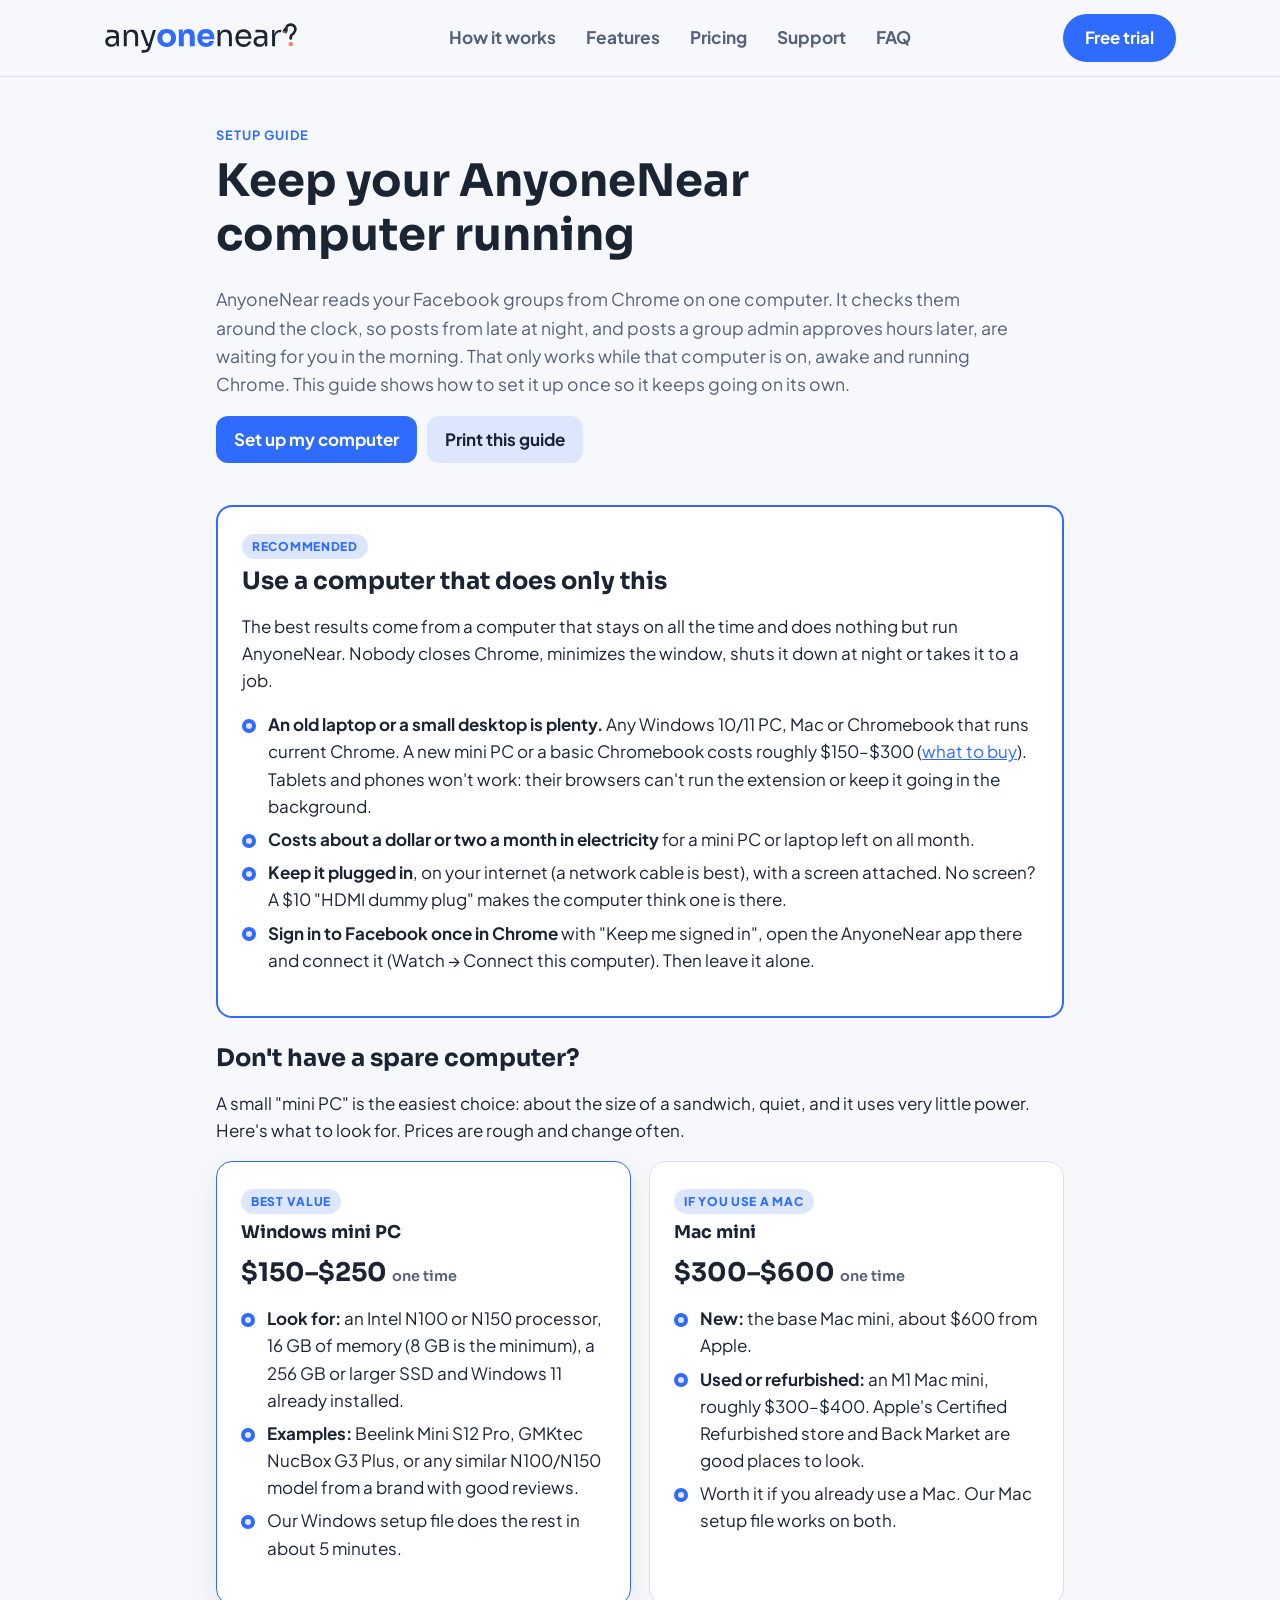
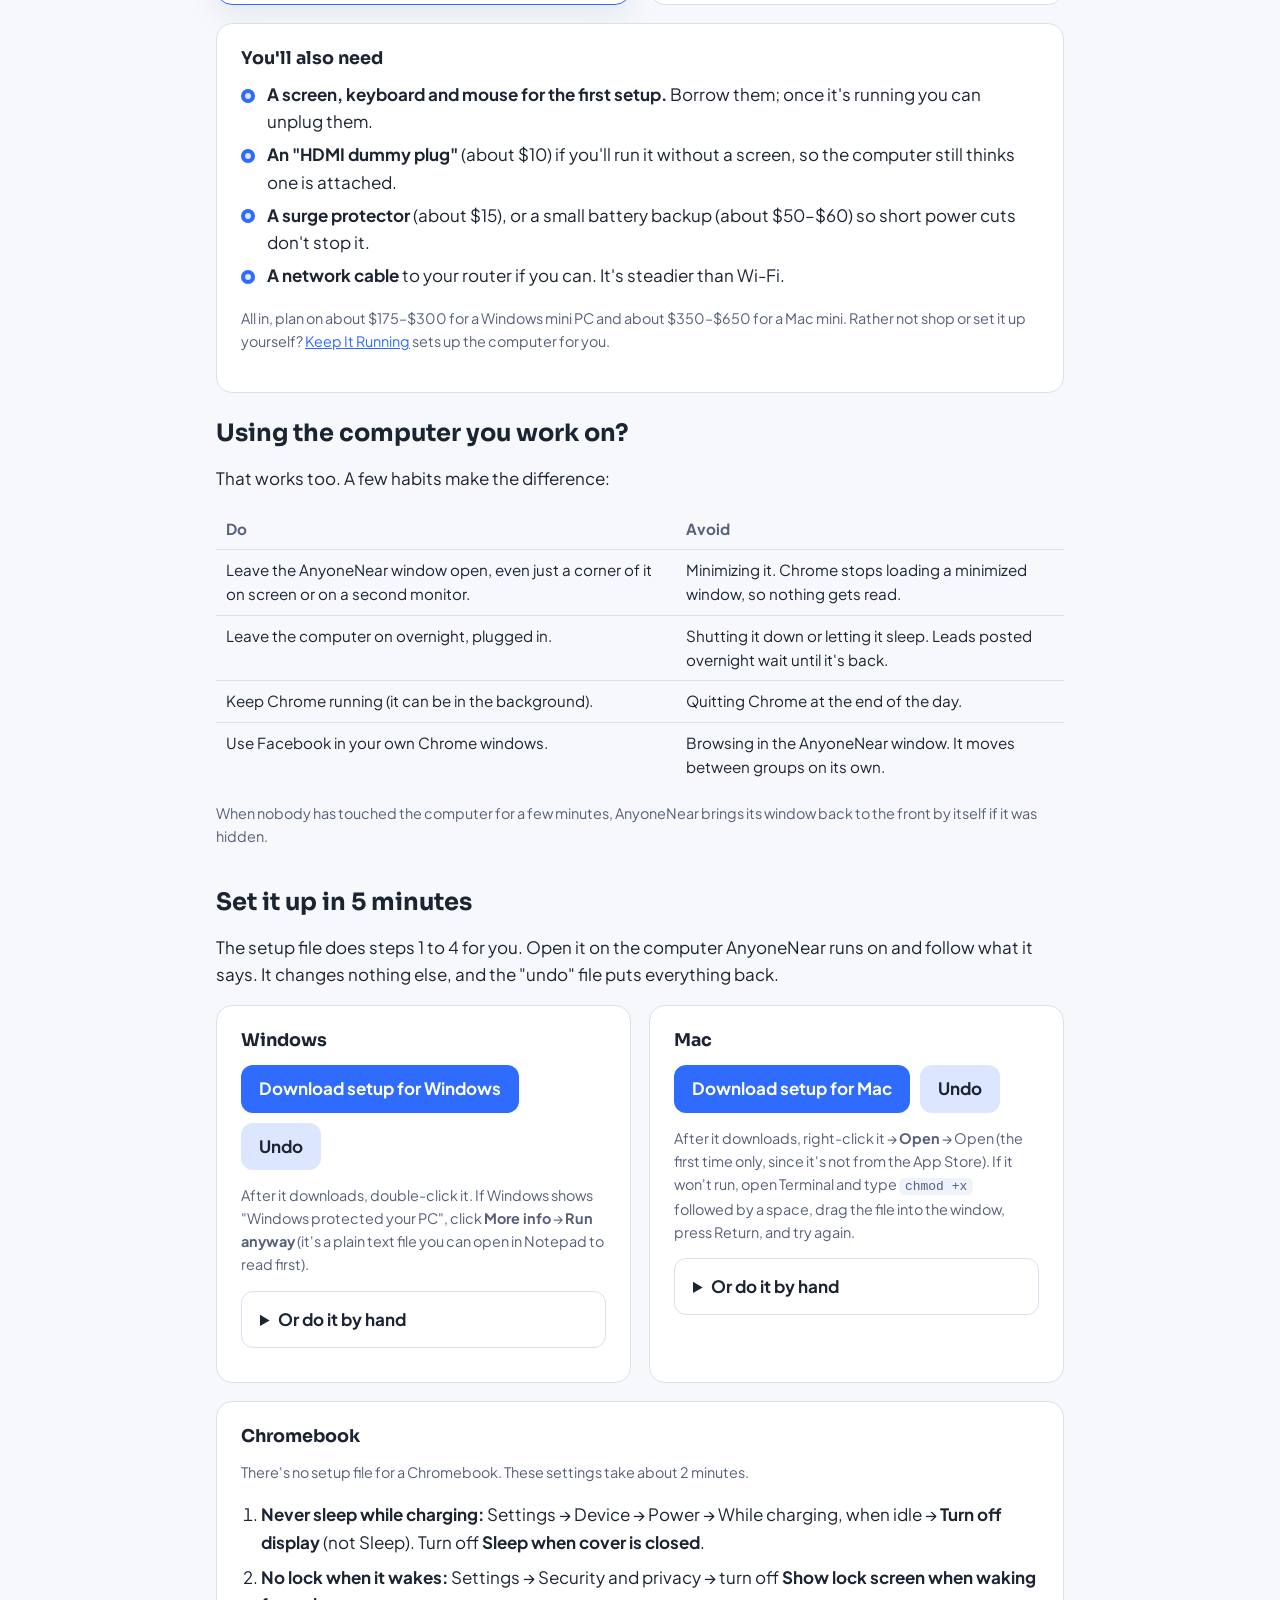
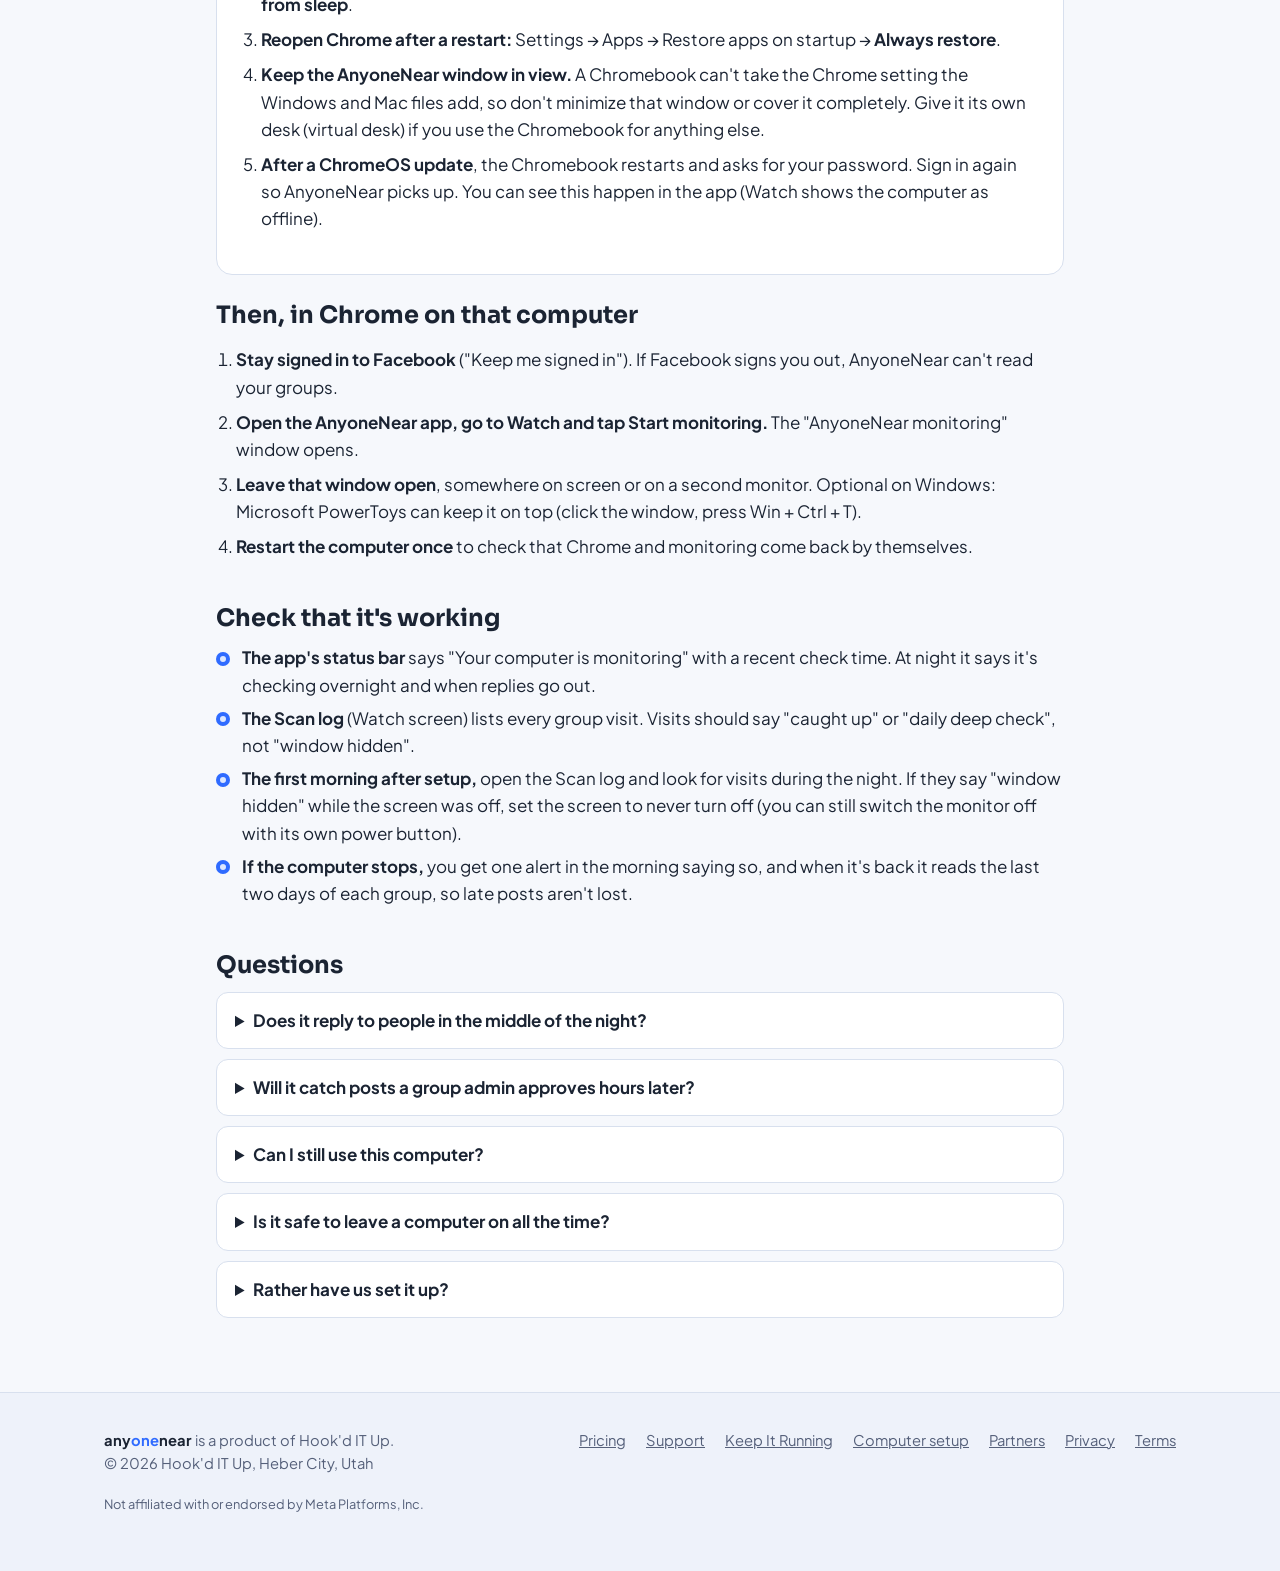
==== commit 3321449f: "Support page (Help center first, then feedback or chat), Support in every footer; founding spots cou" ====
--- a/computer-setup/index.html
+++ b/computer-setup/index.html
@@ -82,9 +82,10 @@
     <li><a href="/#how">How it works</a></li>
     <li><a href="/#features">Features</a></li>
     <li><a href="/#pricing">Pricing</a></li>
+      <li><a href="/support/">Support</a></li>
     <li><a href="/#faq">FAQ</a></li>
   </ul></nav>
-  <a class="an-cta" data-trial-link href="https://link.hookditup.com/payment-link/6ab2d6659a013c156f1f9877">Free trial</a>
+  <a class="an-cta" href="/#join">Free trial</a>
 </div></header>
 
 <main class="wrap">
@@ -243,6 +244,7 @@
     </div>
     <nav aria-label="Footer"><ul>
       <li><a href="/#pricing">Pricing</a></li>
+      <li><a href="/support/">Support</a></li>
       <li><a href="/keep-running/">Keep It Running</a></li>
       <li><a href="/computer-setup/">Computer setup</a></li>
       <li><a href="/partners/">Partners</a></li>
